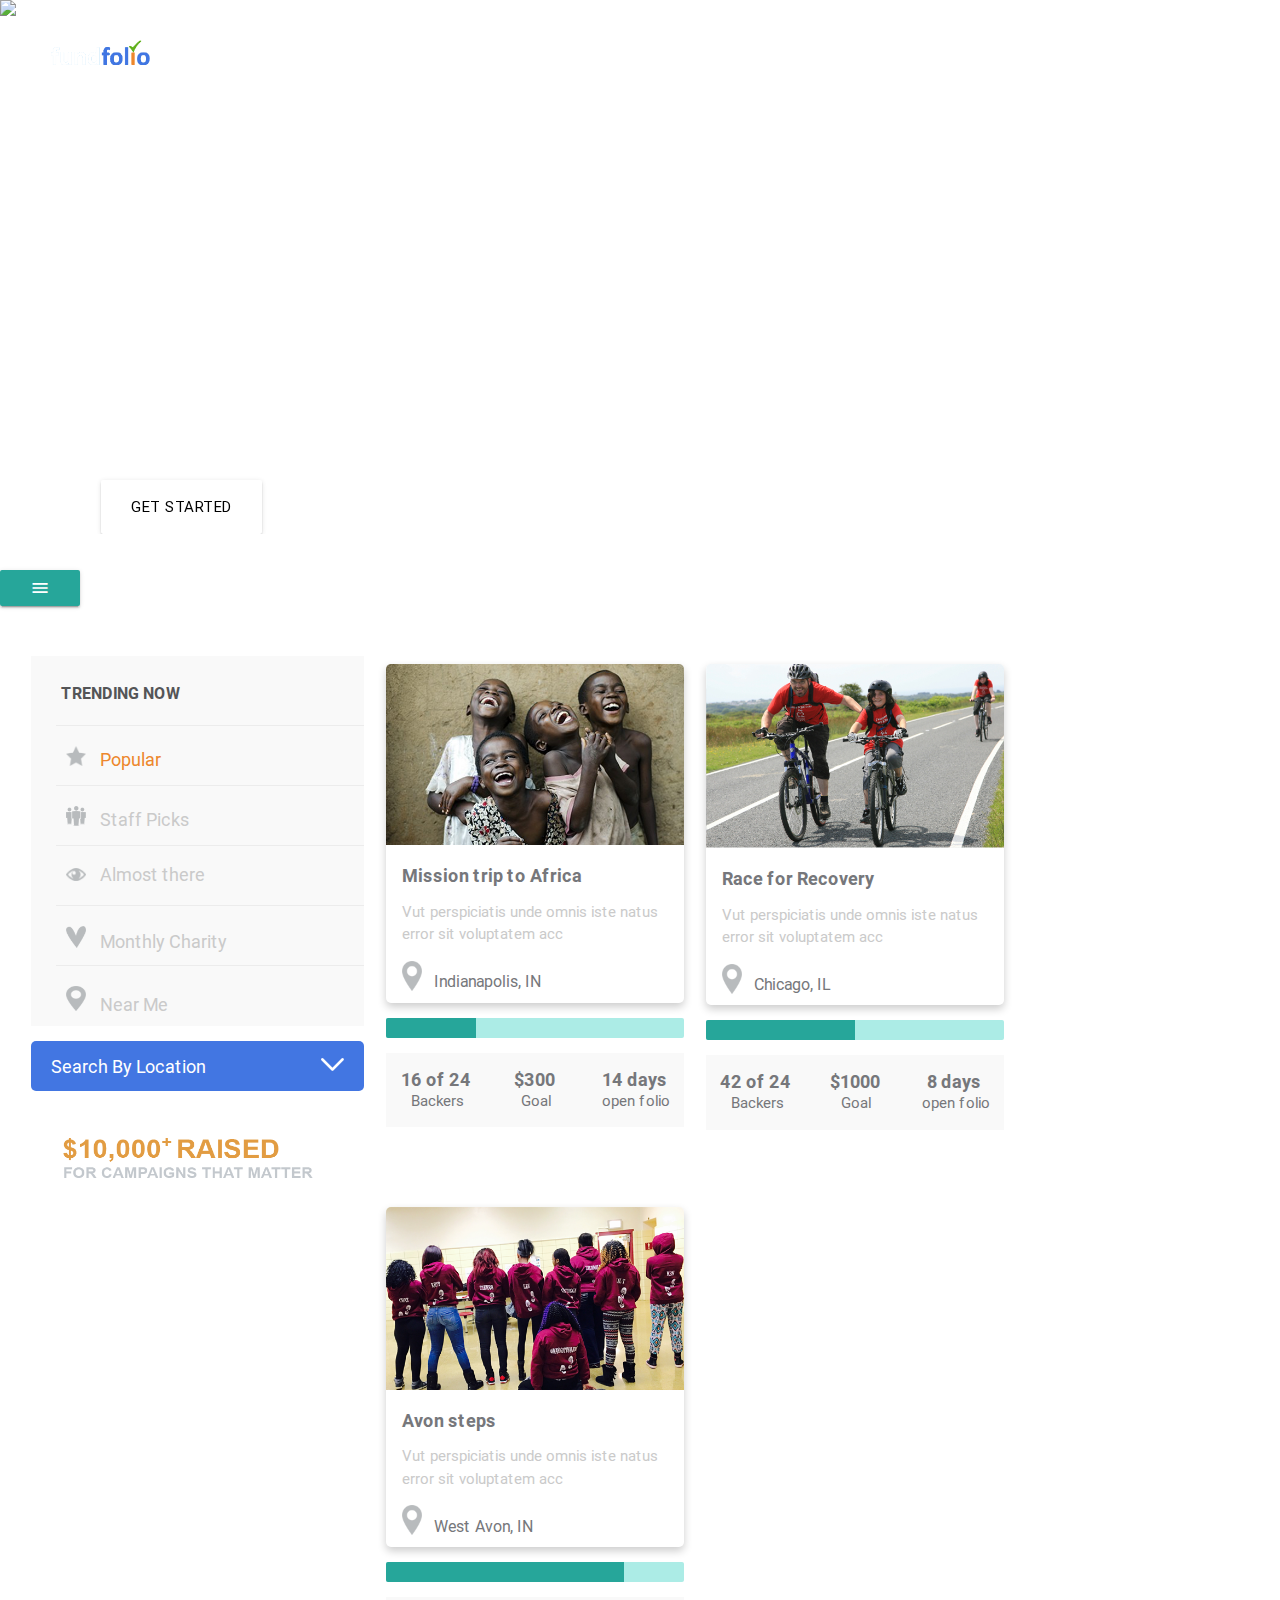
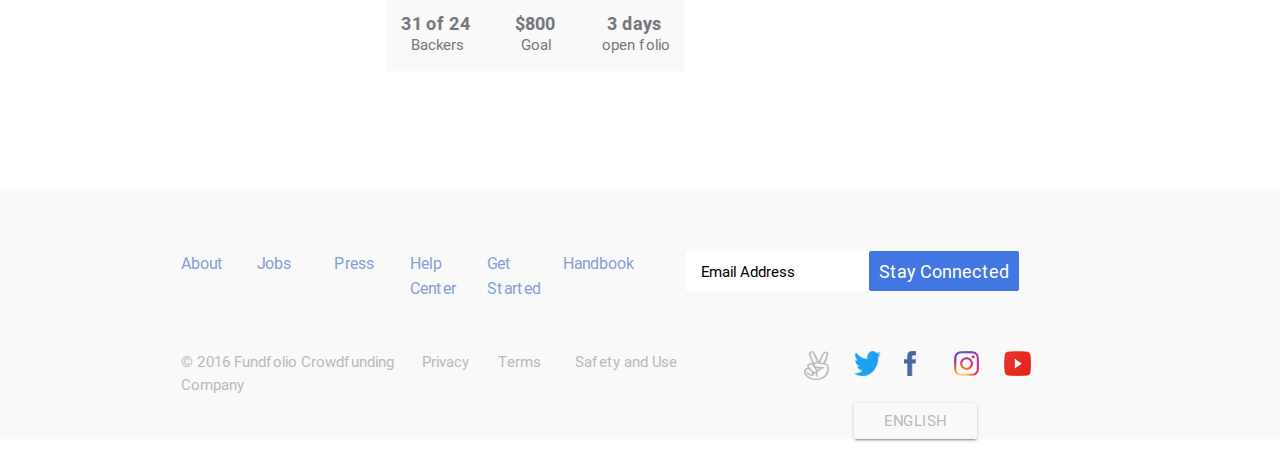
==== index.html @ 199f8efb "fetching campaign ,user registration , user login and login with fb add in this commit" ====
<!DOCTYPE html>
<html lang="en">
<head>
    <title>Fundfolio</title>
    <meta charset="UTF-8">
    <!--<meta name="viewport" content="width=device-width, initial-scale=1.0">-->

    <!--&lt;!&ndash; Latest compiled and minified CSS &ndash;&gt;-->
    <!--<link rel="stylesheet" href="https://maxcdn.bootstrapcdn.com/bootstrap/3.3.7/css/bootstrap.min.css" integrity="sha384-BVYiiSIFeK1dGmJRAkycuHAHRg32OmUcww7on3RYdg4Va+PmSTsz/K68vbdEjh4u" crossorigin="anonymous">-->

    <!--&lt;!&ndash; Optional theme &ndash;&gt;-->
    <!--<link rel="stylesheet" href="https://maxcdn.bootstrapcdn.com/bootstrap/3.3.7/css/bootstrap-theme.min.css" integrity="sha384-rHyoN1iRsVXV4nD0JutlnGaslCJuC7uwjduW9SVrLvRYooPp2bWYgmgJQIXwl/Sp" crossorigin="anonymous">-->

    <!--&lt;!&ndash; Latest compiled and minified JavaScript &ndash;&gt;-->
    <!--<script src="https://maxcdn.bootstrapcdn.com/bootstrap/3.3.7/js/bootstrap.min.js" integrity="sha384-Tc5IQib027qvyjSMfHjOMaLkfuWVxZxUPnCJA7l2mCWNIpG9mGCD8wGNIcPD7Txa" crossorigin="anonymous"></script>-->

    <!-- Compiled and minified CSS -->
    <link type="text/css" rel="stylesheet" href="css/materialize.min.css" media="screen,projection"/>

    <!-- Compiled and minified JavaScript -->
    <script type="text/javascript" src="https://code.jquery.com/jquery-3.1.1.min.js"></script>
    <script type="text/javascript" src="js/materialize.min.js"></script>
    <link href="http://fonts.googleapis.com/icon?family=Material+Icons" rel="stylesheet">
    <link rel="stylesheet" href="index.css">
    <link rel="stylesheet" href="index-medium.css" media="screen and (max-width: 1360px)">

</head>
<body>
    <div>
        <!--background-image: url('images/background.png'); background-size: 100% auto; background-repeat: no-repeat; height: 1200px-->
        <div id="main_content" style="position: relative; display: inline-block; overflow: hidden; width: 100%;">

            <img id="background_img" src="images/background.png" style="position: absolute; pointer-events: none; z-index: -1; width: 100%;">

            <!--Top menu-->
            <header class="row" style="margin: 0; display: flex">

                <img class="col s3" src="images/logo.png" style="width: 10%; height: 100%; margin: 40px">

                <div class="input-field col s4 offset-s1 line" style="margin-top: 40px;">
                    <input id="donate_amount" type="text" maxlength="50">
                    <label for="donate_amount" style="color: white; font-size: 90%">$ HOW MUCH DO YOU WANT TO RAISE?</label>
                </div>
                <div class="col s1" style="margin-top: 55px; margin-left: -50px">
                    <i style="color: white">USD</i>
                </div>
                <div id="login_btn" class="col s1 offset-s1 waves-effect" style="visibility: visible; margin-top: 45px; text-align: center; height: 35px; line-height: 35px">
                    <img id="login_img" src="images/login.png" style="width: 48px; height: 12px">
                </div>

                <div class="col s1" style="margin-top: 45px; margin-left: 40px; padding: 0; height: 35px">
                    <button id="register_btn" class="button btn_contribute">REGISTER</button>
                </div>

                <!--Register screen-->
                <!--<div id="register_screen" class="row" style="width: 30%; position: absolute; left: 70%; visibility: hidden; background-color: white; margin-bottom: 0px">-->
                    <!--<div class="row">-->
                        <!--<div class="col s6" style="background-color: #E0DFDE; height: 100px; text-align: center; vertical-align: middle; line-height: 80px; font-weight: bold">-->
                            <!--<a id="login" style="color: white;">LOG IN</a>-->
                        <!--</div>-->
                        <!--<div class="col s6" style="background-color: white; height: 100px; text-align: center; vertical-align: middle; line-height: 80px; font-weight: bold">-->
                            <!--<a id="register" style="color: black;">REGISTER</a>-->
                        <!--</div>-->
                    <!--</div>-->

                    <!--<div style="margin-left: 5%; margin-top: 3%">-->
                        <!--<h6 style="color: #E0DFDE; font-size: xx-large">Welcome to Fundfolio</h6>-->
                    <!--</div>-->

                    <!--<div class="row" style="margin-top: 10px; margin-bottom: 0px">-->
                        <!--<form class="col s12" method="post" style="padding: 0">-->
                            <!--<div class="row" style="margin-left: 5%">-->
                                <!--<div class="input-field col s12">-->
                                    <!--<input placeholder="Email" type="email" id="email" class="validate">-->
                                    <!--<label for="email" data-error="Wrong" data-success="Correct" style="font-weight: bolder; color: black;">SHARE YOUR EMAIL</label>-->
                                    <!--&lt;!&ndash;<label for="name">Username</label>&ndash;&gt;-->
                                <!--</div>-->
                            <!--</div>-->
                            <!--<div class="row" style="margin-left: 5%">-->
                                <!--<div class="input-field col s12">-->
                                    <!--&lt;!&ndash;<label for="password">Password</label>&ndash;&gt;-->
                                    <!--<input placeholder="Password" id="password" type="password" class="validate">-->
                                    <!--<label for="password" style="font-weight: bolder; color: black;">CREATE A PASSWORD</label>-->
                                <!--</div>-->
                            <!--</div>-->
                            <!--<div class="row" style="margin-bottom: 30px">-->
                                <!--<div class="col s6 offset-s1">-->
                                    <!--<img src="images/upload.png" height="50">-->
                                <!--</div>-->
                                <!--<div class="col s4 offset-s1">-->
                                    <!--<a class="waves-effect waves-light btn-large orange">FINISHED</a>-->
                                <!--</div>-->
                            <!--</div>-->
                            <!--<input type="image" src="images/facebook.png" alt="Submit" width="100%">-->
                            <!--<input type="image" src="images/google.png" alt="Submit" width="100%" style="margin-top: -6px; margin-bottom: -6px">-->
                        <!--</form>-->
                    <!--</div>-->
                <!--</div>-->

                <!--Login screen-->
                <div id="login_screen" class="row" style="width: 30%; position: absolute; left: 70%; height: auto; visibility: hidden; background-color: white; margin-bottom: 0px">
                    <div class="row">
                        <div id="llogin"  class="col s6" style="background-color: white; height: 100px; text-align: center; vertical-align: middle; line-height: 80px; font-weight: bold">
                            <a style="color: black;">LOG IN</a>
                        </div>
                        <div id="lregister" class="col s6" style="background-color: #E0DFDE; height: 100px; text-align: center; vertical-align: middle; line-height: 80px; font-weight: bold">
                            <a style="color: white;">REGISTER</a>
                        </div>
                    </div>

                    <div class="row" style="margin-top: 10px; margin-bottom: 0px">
                        <form class="col s12" method="post" style="padding: 0; margin-top: 20px">
                            <div class="row" style="margin-left: 5%">
                                <div class="input-field col s12">
                                    <input placeholder="Email" type="email" id="lemail" class="validate">
                                    <label id="email_lbl" for="lemail" data-error="Wrong" data-success="Correct" style="font-weight: bolder; color: black;">EMAIL</label>
                                    <!--<label for="name">Username</label>-->
                                </div>
                            </div>
                            <div class="row" style="margin-left: 5%">
                                <div class="input-field col s12">
                                    <!--<label for="password">Password</label>-->
                                    <input placeholder="Password" id="lpassword" type="password" class="validate">
                                    <label id="password_lbl" for="lpassword" style="font-weight: bolder; color: black;">PASSWORD</label>
                                </div>
                            </div>
                            <div class="row" style="margin-bottom: 30px">
                                <div class="col s6 offset-s1" style="height: 50px; line-height: 50px; text-align: left; margin: 0 auto">
                                    <img id="upload_img" src="images/upload.png" height="50" width="100%" style="visibility: hidden;">
                                    <a id="forget_pass" style="color: orange; font-weight: bold;">Forgot password?</a>
                                    <!--position: absolute; left: 35px-->
                                </div>
                                <div class="col s4 offset-s1" style="padding: 0; margin: 0 auto">
                                    <a class="waves-effect waves-light btn-large orange">FINISHED</a>
                                </div>
                            </div>
                            <input type="image" src="images/facebook.png" alt="Submit" width="100%;">
                            <input type="image" src="images/google.png" alt="Submit" width="100%" style="margin-top: -6px; margin-bottom: -6px">
                        </form>
                    </div>
                </div>
            </header>

            <!--Tag on image-->
            <div id="tag_img" class="row" style="margin-top: 20%; margin-left: 90px;margin-bottom: 0;">
                <div class="col s12" style="margin-bottom: 40px;">
                    <img src="images/tag.png" style="width: 40%">
                </div>
                <div class="col s12">
                    <a class="waves-effect waves-ripple btn-large white" style="color: black">GET STARTED</a>
                </div>
            </div>
        </div>

        <div class="row" style="position: relative; margin-bottom: 0">

            <!--Horizontal Navigation Bar-->
            <nav id="site">
                <div class="nav-wrapper">
                    <ul id="nav-mobile" class="left hide-on-med-and-down" style="width: 100%">
                        <!--<div class="col s1 offset-s2">-->
                        <li class="active"><a href="">OVERVIEW</a></li>
                        <!--</div>-->
                        <!--<div class="col s1">-->
                        <li><a href="">ARTS</a></li>
                        <!--</div>-->
                        <!--<div class="col s1">-->
                        <li><a href="">CHARITY</a></li>
                        <!--</div>-->
                        <!--<div class="col s1">-->
                        <li><a href="">DANCE</a></li>
                        <!--</div>-->
                        <!--<div class="col s1">-->
                        <li><a href="">PHILANTHROPY</a></li>
                        <!--</div>-->
                        <!--<div class="col s1">-->
                        <li><a href="">SERVICE</a></li>
                        <!--</div>-->
                        <!--<div class="col s1">-->
                        <li><a href="">TRAVEL</a></li>
                        <!--</div>-->
                    </ul>
                </div>
            </nav>

            <a class="btn btn-lg btn-success" id="big-sexy" onclick="togglenav()"><i class="material-icons">menu</i></a>

            <div id="site-menu">
                <!--<a class="btn btn-lg btn-success" onclick="togglenav()" style="color: pink; font-size: 20px;"><i class="fa fa-times"></i></a>-->
                <ul>
                    <li class="active"><a href="">OVERVIEW</a></li>
                    <li><a href="">ARTS</a></li>
                    <li><a href="">CHARITY</a></li>
                    <li><a href="">DANCE</a></li>
                    <li><a href="">PHILANTHROPY</a></li>
                    <li><a href="">SERVICE</a></li>
                    <li><a href="">TRAVEL</a></li>
                </ul>
            </div>

        </div>

        <div style="margin-bottom: 100px;">
            <div class="row">

                <!--Side Navigation Bar-->
                <div class="col s2" style="width: 375px">
                    <div id="sidenavbar" style="margin-top: 50px; margin-left: 20px; background-color: #F9F9F9">
                        <ul style="margin-left: 20px">
                            <li>
                                <label style="color: #545557; font-weight: bold; font-size: medium">TRENDING NOW</label>
                            </li>
                            <li class="active">
                                <img src="images/star.png" style="width: 20px; height: 20px;">
                                <a>Popular</a>
                            </li>
                            <li>
                                <img src="images/staff.png" style="width: 20px; height: 20px;">
                                <a>Staff Picks</a>
                            </li>
                            <li>
                                <img src="images/eye.png" style="width: 20px; height: 13px;">
                                <a>Almost there</a>
                            </li>
                            <li>
                                <img src="images/heart.png" style="width: 20px; height: 22px;">
                                <a>Monthly Charity</a>
                            </li>
                            <li>
                                <img src="images/location.png" style="width: 20px; height: 25px;">
                                <a>Near Me</a>
                            </li>
                        </ul>
                    </div>

                    <!--Search by location button-->
                    <div class="row" style="margin-top: 0px; margin-left: 20px;">
                        <button id="search_btn">
                            <div style="float: left; margin-left: 20px; font-size: large">Search By Location</div>
                            <img src="images/downarrow.png"; style="float: right; width: 23px; height: 13px; margin-top: 5px; margin-right: 20px">
                        </button>
                    </div>

                    <!--Tag-->
                    <div class="row col s2">
                        <img src="images/tag1.png" style="width: 250px; height: 40px; margin-left: 40px; margin-top: 20px;">
                    </div>
                </div>

                <!--Campaign Content 1-->
                <div class="col s3" style="margin-left: 0px; margin-top: 50px">
                    <a href="#">
                        <div class="card" style="">
                            <img src="images/campaign1.png" alt="Avatar" style="width:100%">
                            <div class="container1">
                                <h5><b>Mission trip to Africa</b></h5>
                                <p>Vut perspiciatis unde omnis iste natus error sit voluptatem acc</p>
                                <div class="row">
                                    <img class="col s2" src="images/location.png" style="padding: 0; height: 30px; width: 20px;">
                                    <h5 class="col s9">Indianapolis, IN</h5>
                                </div>
                            </div>
                        </div>
                    </a>
                    <div class="progress">
                        <div class="determinate" style="width: 30%"></div>
                    </div>
                    <div class="row campaign_details" style="background-color: #F9F9F9; color: #76777B">
                        <div class="col s4">
                            <h4>16 of 24</h4>
                            <p>Backers</p>
                        </div>
                        <div class="col s4">
                            <h4>$300</h4>
                            <p>Goal</p>
                        </div>
                        <div class="col s4">
                            <h4>14 days</h4>
                            <p>open folio</p>
                        </div>
                    </div>
                </div>

                <!--Campaign Content 2-->
                <div class="col s3" style="margin-left: 0px; margin-top: 50px">
                    <a href="#">
                        <div class="card">
                            <img src="images/campaign2.png" alt="Avatar" style="width:100%">
                            <div class="container1">
                                <h5><b>Race for Recovery</b></h5>
                                <p>Vut perspiciatis unde omnis iste natus error sit voluptatem acc</p>
                                <div class="row">
                                    <img class="col s2" src="images/location.png" style="padding: 0; height: 30px; width: 20px;">
                                    <h5 class="col s9">Chicago, IL</h5>
                                </div>
                            </div>
                        </div>
                    </a>
                    <div class="progress">
                        <div class="determinate" style="width: 50%"></div>
                    </div>
                    <div class="row campaign_details" style="background-color: #F9F9F9; color: #76777B">
                        <div class="col s4">
                            <h4>42 of 24</h4>
                            <p>Backers</p>
                        </div>
                        <div class="col s4">
                            <h4>$1000</h4>
                            <p>Goal</p>
                        </div>
                        <div class="col s4">
                            <h4>8 days</h4>
                            <p>open folio</p>
                        </div>
                    </div>
                </div>

                <!--Campaign Content 3-->
                <div class="col s3" style="margin-left: 0px; margin-top: 50px">
                    <a href="#">
                        <div class="card">
                            <img src="images/campaign3.png" alt="Avatar" style="width:100%">
                            <div class="container1">
                                <h5><b>Avon steps</b></h5>
                                <p>Vut perspiciatis unde omnis iste natus error sit voluptatem acc</p>
                                <div class="row">
                                    <img class="col s2" src="images/location.png" style="padding: 0; height: 30px; width: 20px;">
                                    <h5 class="col s9">West Avon, IN</h5>
                                </div>
                            </div>
                        </div>
                    </a>
                    <div class="progress">
                        <div class="determinate" style="width: 80%"></div>
                    </div>
                    <div class="row campaign_details" style="background-color: #F9F9F9; color: #76777B">
                        <div class="col s4">
                            <h4>31 of 24</h4>
                            <p>Backers</p>
                        </div>
                        <div class="col s4">
                            <h4>$800</h4>
                            <p>Goal</p>
                        </div>
                        <div class="col s4">
                            <h4>3 days</h4>
                            <p>open folio</p>
                        </div>
                    </div>
                </div>
            </div>
        </div>


        <!--Footer-->
        <footer class="page-footer" style="background-color: #F9F9F9">
            <div class="container">
                <div id="footer_links" class="row">
                    <div class="col s1">
                        <a href="#">About</a>
                    </div>
                    <div class="col s1">
                        <a>Jobs</a>
                    </div>
                    <div class="col s1">
                        <a>Press</a>
                    </div>
                    <div class="col s1">
                        <a>Help Center</a>
                    </div>
                    <div class="col s1">
                        <a>Get Started</a>
                    </div>
                    <div class="col s1">
                        <a>Handbook</a>
                    </div>
                    <div class="col s2" style="margin-left: 5%">
                        <input type="text" placeholder="Email Address" style="background-color: white; padding-left: 15px; border: 0;height: 40px; width: 300px; ">
                    </div>
                    <div class="col s2">
                        <button style="background-color: #4276E2; width: 150px; height: 40px; color: white; font-size: large; border-radius: 2px; padding: 0; border: 0; margin-left: 30px">Stay Connected</button>
                    </div>
                </div>
                <div id="footer_copyright" class="row">
                    <div class="col s3" style="color: #BABABA; padding: 0">
                        © 2016 Fundfolio Crowdfunding Company
                    </div>
                    <div class="col s1">
                        <a>Privacy</a>
                    </div>
                    <div class="col s1">
                        <a>Terms</a>
                    </div>
                    <div class="col s2">
                        <a>Safety and Use</a>
                    </div>
                    <div class="col s1 offset-l1" style="width: 50px">
                        <img src="images/hand1.png" style="width: 25px; height: 29px">
                    </div>
                    <div class="col s1" style="width: 50px">
                        <img src="images/twitter1.png" style="width: 27px; height: 25px">
                    </div>
                    <div class="col s1" style="width: 50px">
                        <img src="images/facebook1.png" style="width: 12px; height: 25px">
                    </div>
                    <div class="col s1" style="width: 50px">
                        <img src="images/instagram1.png" style="width: 25px; height: 25px">
                    </div>
                    <div class="col s1" style="width: 50px">
                        <img src="images/youtube1.png" style="width: 27px; height: 25px">
                    </div>
                    <div class="col s1" style="width: 70px">
                        <button class='dropdown-button btn' href='#' data-activates='dropdown1' style="background-color: transparent; color: #F9F9F9">
                            <a style="float: left">English</a>
                            <img src="images/downarrow.png"; style="float: right; width: 23px; height: 13px; margin-top: 5px; margin-right: 10px">
                        </button>
                        <ul id='dropdown1' class='dropdown-content'>
                            <li><a href="#!">English</a></li>
                            <li><a href="#!">Spanish</a></li>
                            <li class="divider"></li>
                            <li><a href="#!">German</a></li>
                        </ul>
                    </div>
                </div>
            </div>
        </footer>
    </div>


    <script type="text/javascript">
        var btn = document.getElementById("login_btn");
        var login = document.getElementById("login_screen");
        var llogin_btn = document.getElementById("llogin");
        var llogin_btn1 = llogin_btn.getElementsByTagName("a")[0];
        var lregister_btn = document.getElementById("lregister");
        var lregister_btn1 = lregister_btn.getElementsByTagName("a")[0];
        var email_input = document.getElementById("lemail");
        var email_label = document.getElementById("email_lbl");
        var pass_input = document.getElementById("lpassword");
        var pass_label = document.getElementById("password_lbl");
        var img = document.getElementById("upload_img");
        var forget = document.getElementById("forget_pass");
        var register_btn = document.getElementById("register_btn");

        register_btn.onclick = function() {
            login.style.visibility = "visible"
            btn.style.visibility = "hidden";
            llogin_btn.style.backgroundColor = "#E0DFDE";
            llogin_btn1.style.color = "white";
            lregister_btn.style.backgroundColor = "white";
            lregister_btn1.style.color = "black";
            email_input.placeholder = "Email";
            email_label.innerHTML = "SHARE YOUR EMAIL";
            pass_input.placeholder = "Password";
            pass_label.innerHTML = "CREATE A PASSWORD";
            img.style.visibility = "visible";
            forget.style.visibility = "hidden";
        };

        btn.onclick = function() {
            btn.style.visibility = "hidden";
            login.style.visibility = "visible";
            llogin_btn.style.backgroundColor = "white";
            llogin_btn1.style.color = "black";
            lregister_btn.style.backgroundColor = "#E0DFDE";
            lregister_btn1.style.color = "white";
            email_input.placeholder = "Email";
            email_label.innerHTML = "EMAIL";
            pass_input.placeholder = "Password";
            pass_label.innerHTML = "PASSWORD";
            img.style.visibility = "hidden";
            forget.style.visibility = "visible";
        };

        llogin_btn.onclick = function() {
            btn.style.visibility = "hidden";
            llogin_btn.style.backgroundColor = "white";
            llogin_btn1.style.color = "black";
            lregister_btn.style.backgroundColor = "#E0DFDE";
            lregister_btn1.style.color = "white";
            email_input.placeholder = "Email";
            email_label.innerHTML = "EMAIL";
            pass_input.placeholder = "Password";
            pass_label.innerHTML = "PASSWORD";
            img.style.visibility = "hidden";
            forget.style.visibility = "visible";
        };

        lregister_btn.onclick = function() {
            login.style.visibility = "visible"
            btn.style.visibility = "hidden";
            llogin_btn.style.backgroundColor = "#E0DFDE";
            llogin_btn1.style.color = "white";
            lregister_btn.style.backgroundColor = "white";
            lregister_btn1.style.color = "black";
            email_input.placeholder = "Email";
            email_label.innerHTML = "SHARE YOUR EMAIL";
            pass_input.placeholder = "Password";
            pass_label.innerHTML = "CREATE A PASSWORD";
            img.style.visibility = "visible";
            forget.style.visibility = "hidden";
        };
    </script>

    <script>
        $(function () {

            $('html').click(function () {
                $('#login_screen').hide();
                $('#login_btn').css('visibility', 'visible');
            });

            $('#login_screen').click(function (event) {
                event.stopPropagation();
            });

            $('#login_btn').click(function (event) {
                event.stopPropagation();
                $('#login_screen').show();
                $('#login_btn').css('visibility', 'hidden');
                $('#forget_pass').show();
                $('#upload_img').hide();
            });

            $('#register_btn').click(function (event) {
                event.stopPropagation();
                $('#login_screen').show();
                $('#login_btn').css('visibility', 'hidden');
                $('#forget_pass').hide();
                $('#upload_img').show();
            });

            $('#lregister').click(function (event) {
                event.stopPropagation();
                $('#login_screen').show();
                $('#login_btn').css('visibility', 'hidden');
                $('#forget_pass').hide();
                $('#upload_img').show();
            });

            $('#llogin').click(function (event) {
                event.stopPropagation();
                $('#login_screen').show();
                $('#login_btn').css('visibility', 'hidden');
                $('#forget_pass').show();
                $('#upload_img').hide();
            });

            // media query event handler
            if (matchMedia) {
                var mq = window.matchMedia("screen and (max-width: 1360px)");
                mq.addListener(WidthChange);
                WidthChange(mq);
            }

            // media query change
            function WidthChange(mq) {
                if (mq.matches) {
                    $('#site').hide();
                    $('#site-menu').show();
                    $('#big-sexy').show();
                } else {
                    $('#site').show();
                    $('#big-sexy').hide();
                    $('#site-menu').hide();
                }
            }
        });

        function togglenav() {
//            alert('here');
            var toggle = $('#site-menu');
            var toggle_btn = $('#big-sexy');
            toggle.toggleClass('open');
        }
    </script>
    <script type="text/javascript">

        setInterval( function() {

//        var imageSrc = document
//            .getElementById('main_content')
//            .style
//            .backgroundImage
//            .replace(/url\((['"])?(.*?)\1\)/gi, '$2')
//            .split(',')[0];
//
//        // I just broke it up on newlines for readability
//
//        var image = new Image();
//        image.src = imageSrc;

        var tag_img = document.getElementById('tag_img');
        var img = document.getElementById('background_img');
//        alert(height);
        var main = document.getElementById("main_content");
        var width = img.width;
        var height = (width*63)/100;
        var tmp = height*0.30;
        height = height.toString() + "px";
        main.style.height = height;
        img.style.height = height;
        tag_img.style.marginTop = tmp.toString() + "px";
//        alert(main.style.height);
        }, 1000);
    </script>
</body>
</html>
---- index.css ----
.line {
    border-left: 2px solid white;
    height: 35px;
}

.line input {
    border-bottom-color: white;
}

#llogin:hover, #lregister:hover {
    cursor: pointer;
}

.nav-wrapper {
    background: linear-gradient(#FFFFFF, #F5F5F5);
}

#nav-mobile li a {
    color: #CACACA;
}

#nav-mobile li.active a {
    color: black;
}

#nav-mobile li {
    text-align: center;
    font-weight: bold;
    margin-left: 5%;
    /*width: 100%;*/
}

/*#nav-mobile div {*/
/*margin-right: 40px;*/
/*font-weight: bold;*/
/*text-align: center;*/
/*}*/

#nav-mobile li a {
    font-size: small;
}

#login_btn:hover {
    background-color: #696969;
    border-radius: 5px;
}

.button {
    text-align: center;
    transition-duration: 0.4s;
    cursor: pointer;
    border: 0;
    width: 100%;
    height: 100%;
}

.btn_contribute:hover {
    background-color: #696969;
    border-radius: 5px;
}

.btn_contribute {
    background-color: transparent;
    color: white;
}

.btn_contribute:hover {
    background-color: #555555;
    color: white;
}

#sidenavbar ul li a {
    font-size: large;
    color: #CACACA;
}

#sidenavbar ul {
    padding-top: 10px;
}

#sidenavbar ul li {
    margin-top: 10px;
    padding-top: 5px;
    padding-left: 5px;
    margin-left: 5px;
    height: 50px;
    border-bottom: 1px solid #ECECEC;
}

#sidenavbar ul li:last-child {
    border-bottom: none;
}

#sidenavbar ul li img {
    margin-right: 10px;
    margin-left: 5px;
    margin-top: 5px;
}

#sidenavbar ul li.active a {
    color: #ED872C;
}

#sidenavbar ul li:hover:not(.active) {
    background-color: #5a5a5a;
    cursor: pointer;
}

#sidenavbar ul li:hover:first-child {
    background-color: #F9F9F9;
}

#search_btn {
    color: white;
    background-color: #4276E2;
    width: 100%;
    height: 50px;
    border-radius: 5px;
    border: 0;
    padding: 0;
}

#footer_links div a {
    color: #869FD7;
    font-size: medium;
}

#footer_links div {
    padding: 0;
}

#footer_copyright div a {
    color: #BABABA;
}

footer div div {
    margin-top: 20px;
}

input:-ms-input-placeholder {
    color: black;
}
input::-moz-placeholder {
    color: black;
}

input::-webkit-input-placeholder {
    color: black;
}

.card {
    /* Add shadows to create the "card" effect */
    box-shadow: 0 4px 8px 0 rgba(0,0,0,0.2);
    transition: 0.3s;
    border-radius: 5px;
}

/* On mouse-over, add a deeper shadow */
.card:hover {
    box-shadow: 0 8px 16px 0 rgba(0,0,0,0.2);
}

/* Add some padding inside the card container */
.container1 {
    padding: 2px 16px;
    /*position: relative;*/
}

.card img {
    border-radius: 5px 5px 0 0;
}

.progress {
    height: 20px;
}

.container1 h5 {
    color: #76777B;
    font-size: large;
}

.container1 p {
    color: #CACACA;
}

.container1 div {
    margin: 0;
    text-align: left;
}

.container1 div h5 {
    font-size: medium;
}

.campaign_details div h4 {
    font-size: large;
    font-weight: bold;
    margin-bottom: 0;
}

.campaign_details div p {
    margin-top: 0;
    margin-left: 3px;
}

.campaign_details div {
    text-align: center;
}
---- index-medium.css ----
.line {
    border-left: 2px solid white;
    height: 35px;
}

.line input {
    border-bottom-color: white;
}

#llogin:hover, #lregister:hover {
    cursor: pointer;
}

#big-sexy {
    margin-top: 30px;
}

#site-menu {
    width: 200px;
    position: absolute;
    -webkit-transform: translate(-200px, 0);
    transform: translate(-200px, 0);
    -webkit-transition: transform 0.9s cubic-bezier(0.18, 0.89, 0.32, 1.28);
    -moz-transition: transform 0.9s cubic-bezier(0.18, 0.89, 0.32, 1.28);
    -ms-transition: transform 0.9s cubic-bezier(0.18, 0.89, 0.32, 1.28);
    -o-transition: transform 0.9s cubic-bezier(0.18, 0.89, 0.32, 1.28);
    transition: transform 0.9s cubic-bezier(0.18, 0.89, 0.32, 1.28);
}

#site-menu.open {
    -webkit-transform: translate(0, 0);
    transform: translate(0, 0);
    -webkit-transition: transform 0.9s cubic-bezier(0.18, 0.89, 0.32, 1.28);
    -moz-transition: transform 0.9s cubic-bezier(0.18, 0.89, 0.32, 1.28);
    -ms-transition: transform 0.9s cubic-bezier(0.18, 0.89, 0.32, 1.28);
    -o-transition: transform 0.9s cubic-bezier(0.18, 0.89, 0.32, 1.28);
    transition: transform 0.9s cubic-bezier(0.18, 0.89, 0.32, 1.28);
}

#site-menu {
    /*background: linear-gradient(#FFFFFF, #F5F5F5);*/
    background-color: gray;
}

#site-menu ul li a {
    font-size: medium;
}

#site-menu ul li {
    text-align: center;
    font-weight: bold;
    height: 50px;
    padding-top: 10px;
    /*width: 100%;*/
}

#site-menu ul li:hover:not(.active) {
    background-color: black;
    /*width: 100%;*/
}

#site-menu ul li.active a {
    color: black;
}

#site-menu ul li a {
    color: #CACACA;
}

.nav-wrapper {
    background: linear-gradient(#FFFFFF, #F5F5F5);
}

#nav-mobile li a {
    color: #CACACA;
}

#nav-mobile li.active a {
    color: black;
}

#nav-mobile li {
    text-align: center;
    font-weight: bold;
    /*width: 100%;*/
}

/*#nav-mobile div {*/
/*margin-right: 40px;*/
/*font-weight: bold;*/
/*text-align: center;*/
/*}*/

#nav-mobile li a {
    font-size: medium;
}

#login_btn:hover {
    background-color: #696969;
    border-radius: 5px;
}

.button {
    text-align: center;
    transition-duration: 0.4s;
    cursor: pointer;
    border: 0;
    width: 100%;
    height: 100%;
}

.btn_contribute:hover {
    background-color: #696969;
    border-radius: 5px;
}

.btn_contribute {
    background-color: transparent;
    color: white;
}

.btn_contribute:hover {
    background-color: #555555;
    color: white;
}

#sidenavbar ul li a {
    font-size: large;
    color: #CACACA;
}

#sidenavbar ul {
    padding-top: 10px;
}

#sidenavbar ul li {
    margin-top: 10px;
    padding-top: 5px;
    padding-left: 5px;
    margin-left: 5px;
    height: 50px;
    border-bottom: 1px solid #ECECEC;
}

#sidenavbar ul li:last-child {
    border-bottom: none;
}

#sidenavbar ul li img {
    margin-right: 10px;
    margin-left: 5px;
    margin-top: 5px;
}

#sidenavbar ul li.active a {
    color: #ED872C;
}

#sidenavbar ul li:hover:not(.active) {
    background-color: #5a5a5a;
    cursor: pointer;
}

#sidenavbar ul li:hover:first-child {
    background-color: #F9F9F9;
}

#search_btn {
    color: white;
    background-color: #4276E2;
    width: 100%;
    height: 50px;
    border-radius: 5px;
    border: 0;
    padding: 0;
}

#footer_links div a {
    color: #869FD7;
    font-size: medium;
}

#footer_links div {
    padding: 0;
}

#footer_copyright div a {
    color: #BABABA;
}

footer div div {
    margin-top: 20px;
}

input:-ms-input-placeholder {
    color: black;
}
input::-moz-placeholder {
    color: black;
}

input::-webkit-input-placeholder {
    color: black;
}

.card {
    /* Add shadows to create the "card" effect */
    box-shadow: 0 4px 8px 0 rgba(0,0,0,0.2);
    transition: 0.3s;
    border-radius: 5px;
}

/* On mouse-over, add a deeper shadow */
.card:hover {
    box-shadow: 0 8px 16px 0 rgba(0,0,0,0.2);
}

/* Add some padding inside the card container */
.container1 {
    padding: 2px 16px;
    /*position: relative;*/
}

.card img {
    border-radius: 5px 5px 0 0;
}

.progress {
    height: 20px;
}

.container1 h5 {
    color: #76777B;
    font-size: large;
}

.container1 p {
    color: #CACACA;
}

.container1 div {
    margin: 0;
    text-align: left;
}

.container1 div h5 {
    font-size: medium;
}

.campaign_details div h4 {
    font-size: large;
    font-weight: bold;
    margin-bottom: 0;
}

.campaign_details div p {
    margin-top: 0;
    margin-left: 3px;
}

.campaign_details div {
    text-align: center;
}
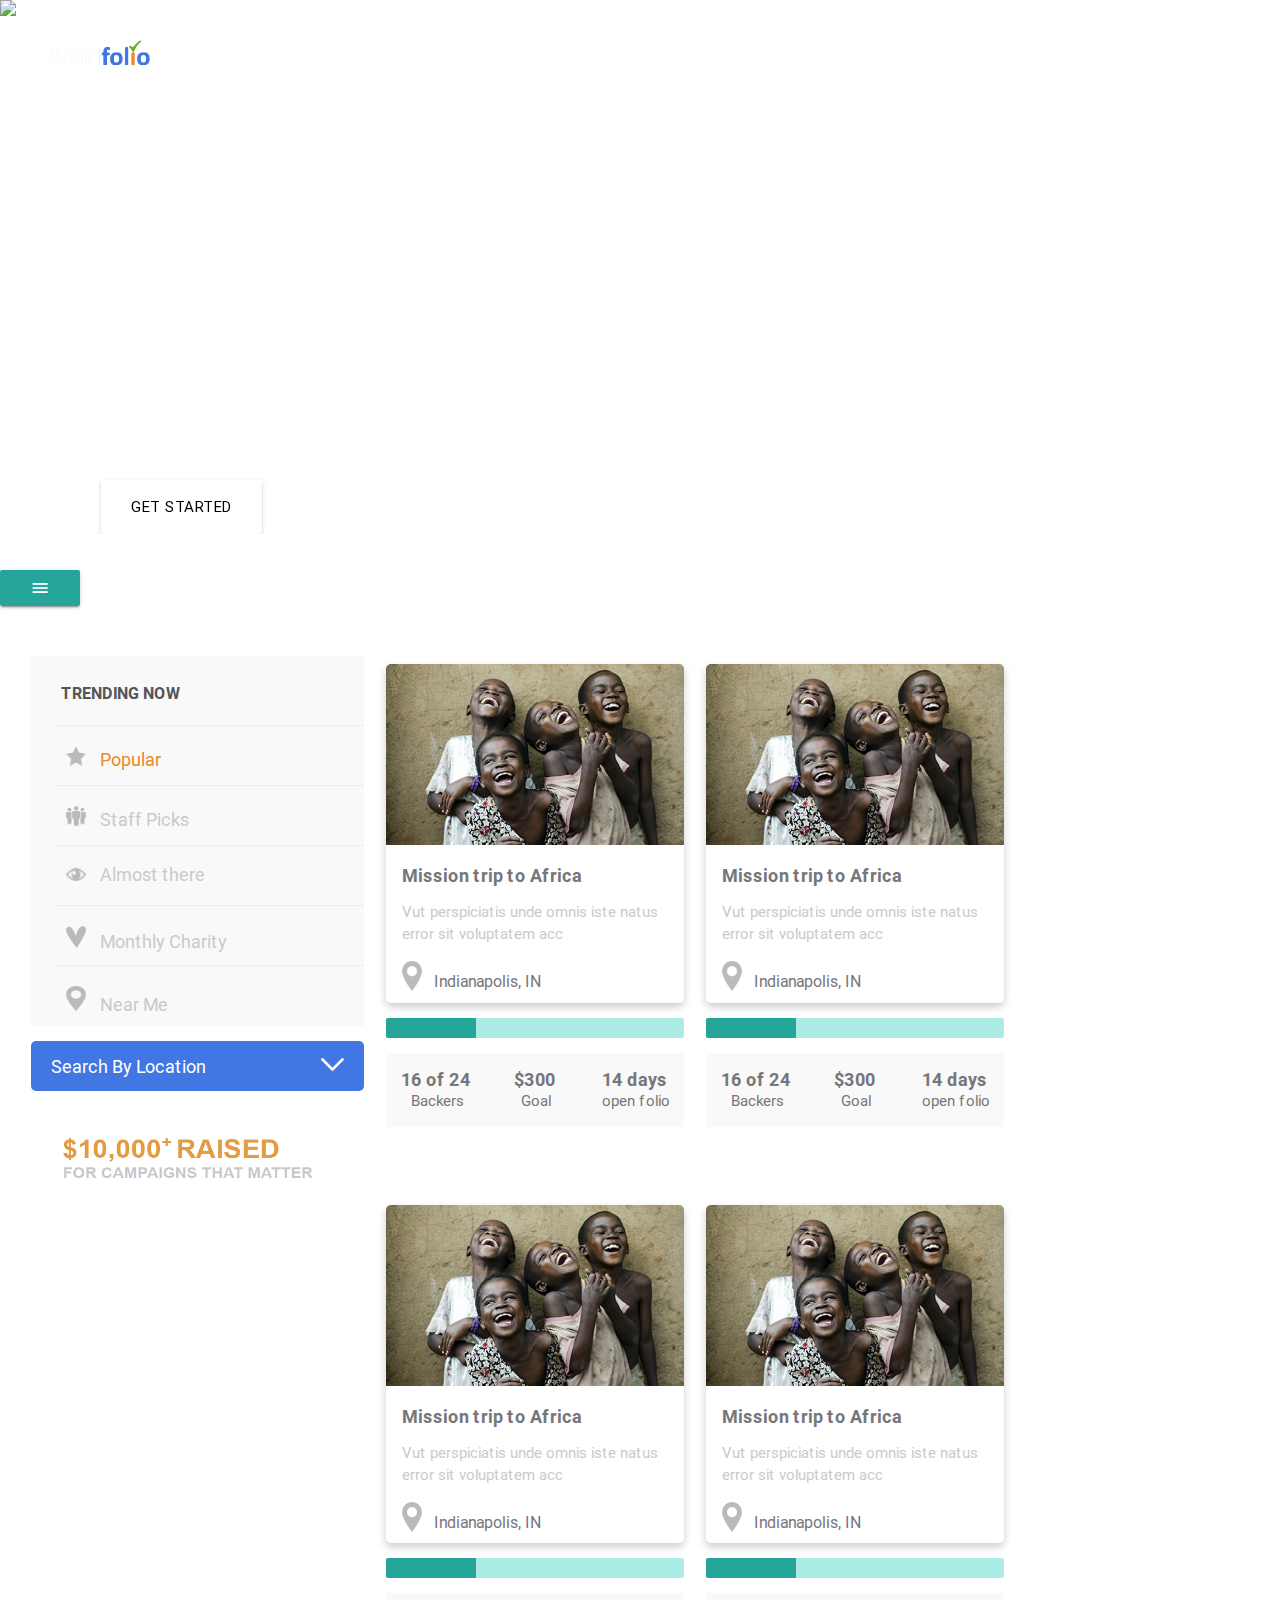
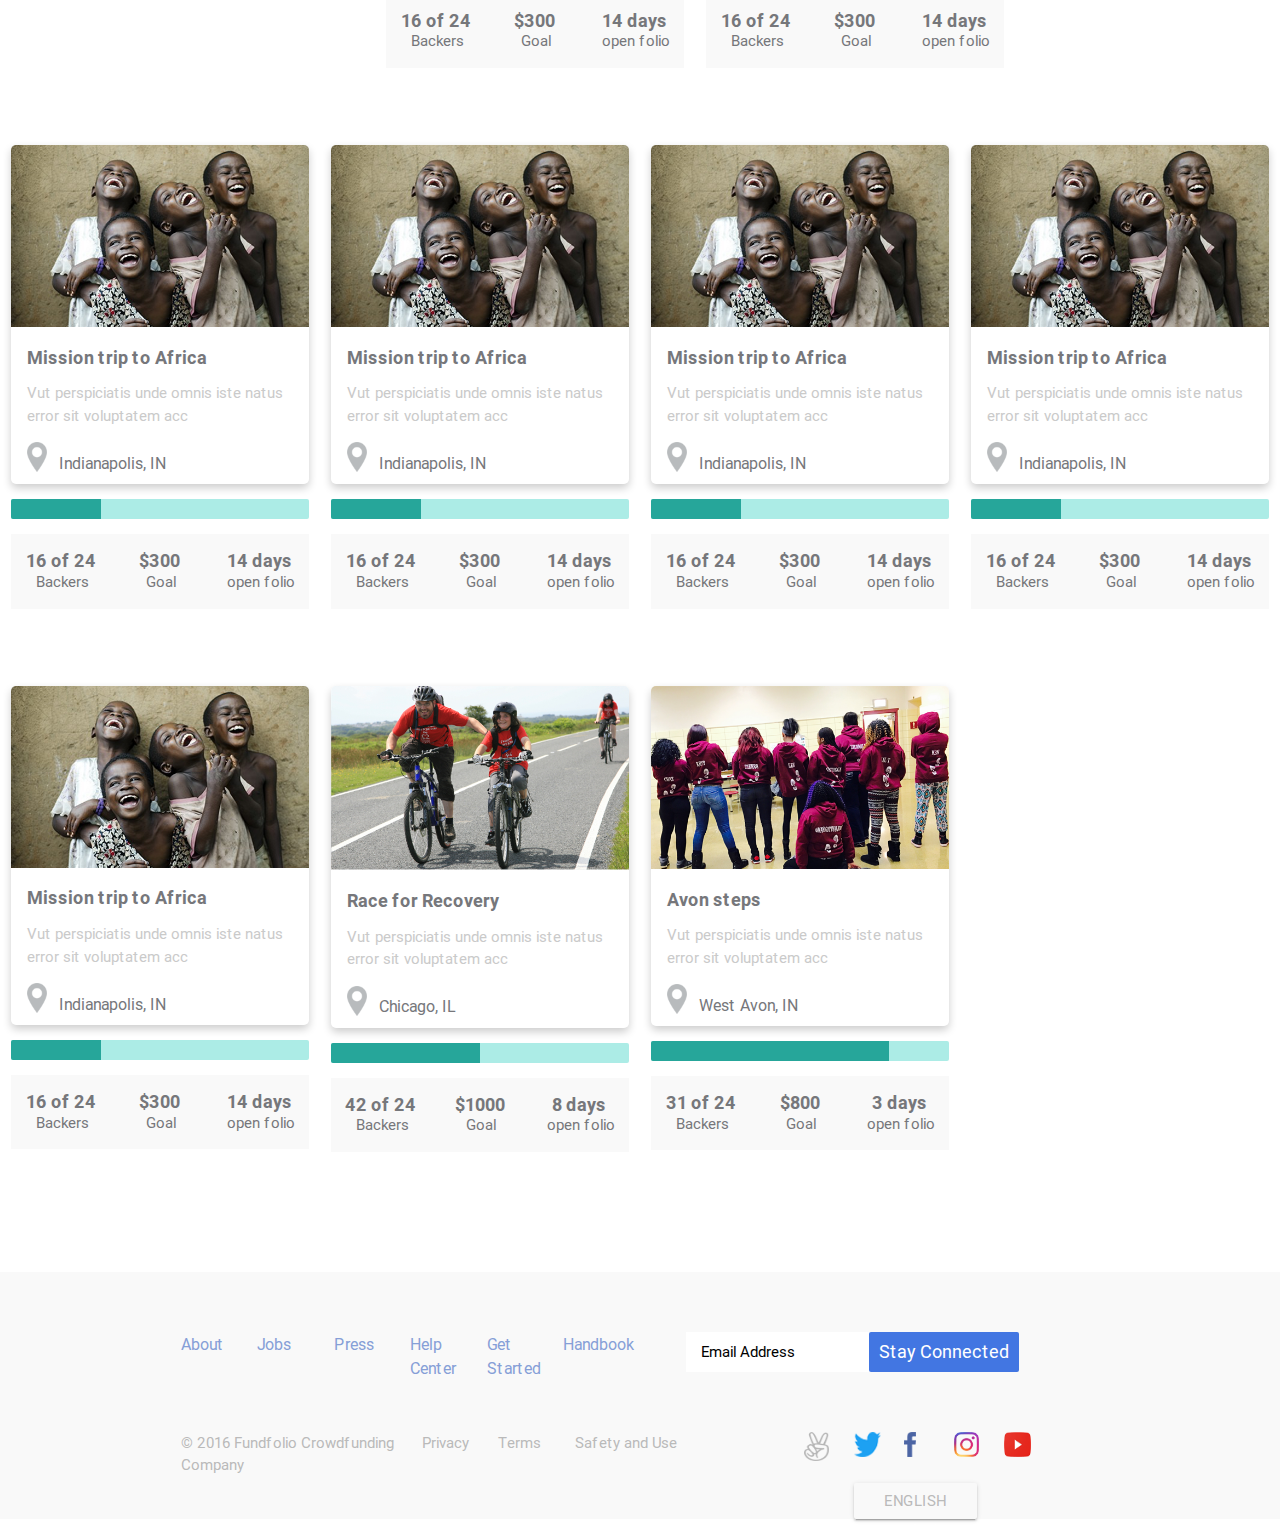
==== commit a1e4b1da: "fix flow issue" ====
--- a/index.html
+++ b/index.html
@@ -280,6 +280,296 @@
                         </div>
                     </div>
                 </div>
+				
+				
+				 <!--Campaign Content 1-->
+                <div class="col s3" style="margin-left: 0px; margin-top: 50px">
+                    <a href="#">
+                        <div class="card" style="">
+                            <img src="images/campaign1.png" alt="Avatar" style="width:100%">
+                            <div class="container1">
+                                <h5><b>Mission trip to Africa</b></h5>
+                                <p>Vut perspiciatis unde omnis iste natus error sit voluptatem acc</p>
+                                <div class="row">
+                                    <img class="col s2" src="images/location.png" style="padding: 0; height: 30px; width: 20px;">
+                                    <h5 class="col s9">Indianapolis, IN</h5>
+                                </div>
+                            </div>
+                        </div>
+                    </a>
+                    <div class="progress">
+                        <div class="determinate" style="width: 30%"></div>
+                    </div>
+                    <div class="row campaign_details" style="background-color: #F9F9F9; color: #76777B">
+                        <div class="col s4">
+                            <h4>16 of 24</h4>
+                            <p>Backers</p>
+                        </div>
+                        <div class="col s4">
+                            <h4>$300</h4>
+                            <p>Goal</p>
+                        </div>
+                        <div class="col s4">
+                            <h4>14 days</h4>
+                            <p>open folio</p>
+                        </div>
+                    </div>
+                </div>
+
+				
+				
+				 <!--Campaign Content 1-->
+                <div class="col s3" style="margin-left: 0px; margin-top: 50px">
+                    <a href="#">
+                        <div class="card" style="">
+                            <img src="images/campaign1.png" alt="Avatar" style="width:100%">
+                            <div class="container1">
+                                <h5><b>Mission trip to Africa</b></h5>
+                                <p>Vut perspiciatis unde omnis iste natus error sit voluptatem acc</p>
+                                <div class="row">
+                                    <img class="col s2" src="images/location.png" style="padding: 0; height: 30px; width: 20px;">
+                                    <h5 class="col s9">Indianapolis, IN</h5>
+                                </div>
+                            </div>
+                        </div>
+                    </a>
+                    <div class="progress">
+                        <div class="determinate" style="width: 30%"></div>
+                    </div>
+                    <div class="row campaign_details" style="background-color: #F9F9F9; color: #76777B">
+                        <div class="col s4">
+                            <h4>16 of 24</h4>
+                            <p>Backers</p>
+                        </div>
+                        <div class="col s4">
+                            <h4>$300</h4>
+                            <p>Goal</p>
+                        </div>
+                        <div class="col s4">
+                            <h4>14 days</h4>
+                            <p>open folio</p>
+                        </div>
+                    </div>
+                </div>
+
+				
+				
+				 <!--Campaign Content 1-->
+                <div class="col s3" style="margin-left: 0px; margin-top: 50px">
+                    <a href="#">
+                        <div class="card" style="">
+                            <img src="images/campaign1.png" alt="Avatar" style="width:100%">
+                            <div class="container1">
+                                <h5><b>Mission trip to Africa</b></h5>
+                                <p>Vut perspiciatis unde omnis iste natus error sit voluptatem acc</p>
+                                <div class="row">
+                                    <img class="col s2" src="images/location.png" style="padding: 0; height: 30px; width: 20px;">
+                                    <h5 class="col s9">Indianapolis, IN</h5>
+                                </div>
+                            </div>
+                        </div>
+                    </a>
+                    <div class="progress">
+                        <div class="determinate" style="width: 30%"></div>
+                    </div>
+                    <div class="row campaign_details" style="background-color: #F9F9F9; color: #76777B">
+                        <div class="col s4">
+                            <h4>16 of 24</h4>
+                            <p>Backers</p>
+                        </div>
+                        <div class="col s4">
+                            <h4>$300</h4>
+                            <p>Goal</p>
+                        </div>
+                        <div class="col s4">
+                            <h4>14 days</h4>
+                            <p>open folio</p>
+                        </div>
+                    </div>
+                </div>
+
+				
+				
+				 <!--Campaign Content 1-->
+                <div class="col s3" style="margin-left: 0px; margin-top: 50px">
+                    <a href="#">
+                        <div class="card" style="">
+                            <img src="images/campaign1.png" alt="Avatar" style="width:100%">
+                            <div class="container1">
+                                <h5><b>Mission trip to Africa</b></h5>
+                                <p>Vut perspiciatis unde omnis iste natus error sit voluptatem acc</p>
+                                <div class="row">
+                                    <img class="col s2" src="images/location.png" style="padding: 0; height: 30px; width: 20px;">
+                                    <h5 class="col s9">Indianapolis, IN</h5>
+                                </div>
+                            </div>
+                        </div>
+                    </a>
+                    <div class="progress">
+                        <div class="determinate" style="width: 30%"></div>
+                    </div>
+                    <div class="row campaign_details" style="background-color: #F9F9F9; color: #76777B">
+                        <div class="col s4">
+                            <h4>16 of 24</h4>
+                            <p>Backers</p>
+                        </div>
+                        <div class="col s4">
+                            <h4>$300</h4>
+                            <p>Goal</p>
+                        </div>
+                        <div class="col s4">
+                            <h4>14 days</h4>
+                            <p>open folio</p>
+                        </div>
+                    </div>
+                </div>
+
+				
+				
+				 <!--Campaign Content 1-->
+                <div class="col s3" style="margin-left: 0px; margin-top: 50px">
+                    <a href="#">
+                        <div class="card" style="">
+                            <img src="images/campaign1.png" alt="Avatar" style="width:100%">
+                            <div class="container1">
+                                <h5><b>Mission trip to Africa</b></h5>
+                                <p>Vut perspiciatis unde omnis iste natus error sit voluptatem acc</p>
+                                <div class="row">
+                                    <img class="col s2" src="images/location.png" style="padding: 0; height: 30px; width: 20px;">
+                                    <h5 class="col s9">Indianapolis, IN</h5>
+                                </div>
+                            </div>
+                        </div>
+                    </a>
+                    <div class="progress">
+                        <div class="determinate" style="width: 30%"></div>
+                    </div>
+                    <div class="row campaign_details" style="background-color: #F9F9F9; color: #76777B">
+                        <div class="col s4">
+                            <h4>16 of 24</h4>
+                            <p>Backers</p>
+                        </div>
+                        <div class="col s4">
+                            <h4>$300</h4>
+                            <p>Goal</p>
+                        </div>
+                        <div class="col s4">
+                            <h4>14 days</h4>
+                            <p>open folio</p>
+                        </div>
+                    </div>
+                </div>
+
+				
+				
+				
+				 <!--Campaign Content 1-->
+                <div class="col s3" style="margin-left: 0px; margin-top: 50px">
+                    <a href="#">
+                        <div class="card" style="">
+                            <img src="images/campaign1.png" alt="Avatar" style="width:100%">
+                            <div class="container1">
+                                <h5><b>Mission trip to Africa</b></h5>
+                                <p>Vut perspiciatis unde omnis iste natus error sit voluptatem acc</p>
+                                <div class="row">
+                                    <img class="col s2" src="images/location.png" style="padding: 0; height: 30px; width: 20px;">
+                                    <h5 class="col s9">Indianapolis, IN</h5>
+                                </div>
+                            </div>
+                        </div>
+                    </a>
+                    <div class="progress">
+                        <div class="determinate" style="width: 30%"></div>
+                    </div>
+                    <div class="row campaign_details" style="background-color: #F9F9F9; color: #76777B">
+                        <div class="col s4">
+                            <h4>16 of 24</h4>
+                            <p>Backers</p>
+                        </div>
+                        <div class="col s4">
+                            <h4>$300</h4>
+                            <p>Goal</p>
+                        </div>
+                        <div class="col s4">
+                            <h4>14 days</h4>
+                            <p>open folio</p>
+                        </div>
+                    </div>
+                </div>
+
+				
+				
+				
+				 <!--Campaign Content 1-->
+                <div class="col s3" style="margin-left: 0px; margin-top: 50px">
+                    <a href="#">
+                        <div class="card" style="">
+                            <img src="images/campaign1.png" alt="Avatar" style="width:100%">
+                            <div class="container1">
+                                <h5><b>Mission trip to Africa</b></h5>
+                                <p>Vut perspiciatis unde omnis iste natus error sit voluptatem acc</p>
+                                <div class="row">
+                                    <img class="col s2" src="images/location.png" style="padding: 0; height: 30px; width: 20px;">
+                                    <h5 class="col s9">Indianapolis, IN</h5>
+                                </div>
+                            </div>
+                        </div>
+                    </a>
+                    <div class="progress">
+                        <div class="determinate" style="width: 30%"></div>
+                    </div>
+                    <div class="row campaign_details" style="background-color: #F9F9F9; color: #76777B">
+                        <div class="col s4">
+                            <h4>16 of 24</h4>
+                            <p>Backers</p>
+                        </div>
+                        <div class="col s4">
+                            <h4>$300</h4>
+                            <p>Goal</p>
+                        </div>
+                        <div class="col s4">
+                            <h4>14 days</h4>
+                            <p>open folio</p>
+                        </div>
+                    </div>
+                </div>
+
+				
+				
+				 <!--Campaign Content 1-->
+                <div class="col s3" style="margin-left: 0px; margin-top: 50px">
+                    <a href="#">
+                        <div class="card" style="">
+                            <img src="images/campaign1.png" alt="Avatar" style="width:100%">
+                            <div class="container1">
+                                <h5><b>Mission trip to Africa</b></h5>
+                                <p>Vut perspiciatis unde omnis iste natus error sit voluptatem acc</p>
+                                <div class="row">
+                                    <img class="col s2" src="images/location.png" style="padding: 0; height: 30px; width: 20px;">
+                                    <h5 class="col s9">Indianapolis, IN</h5>
+                                </div>
+                            </div>
+                        </div>
+                    </a>
+                    <div class="progress">
+                        <div class="determinate" style="width: 30%"></div>
+                    </div>
+                    <div class="row campaign_details" style="background-color: #F9F9F9; color: #76777B">
+                        <div class="col s4">
+                            <h4>16 of 24</h4>
+                            <p>Backers</p>
+                        </div>
+                        <div class="col s4">
+                            <h4>$300</h4>
+                            <p>Goal</p>
+                        </div>
+                        <div class="col s4">
+                            <h4>14 days</h4>
+                            <p>open folio</p>
+                        </div>
+                    </div>
+                </div>
+
 
                 <!--Campaign Content 2-->
                 <div class="col s3" style="margin-left: 0px; margin-top: 50px">
